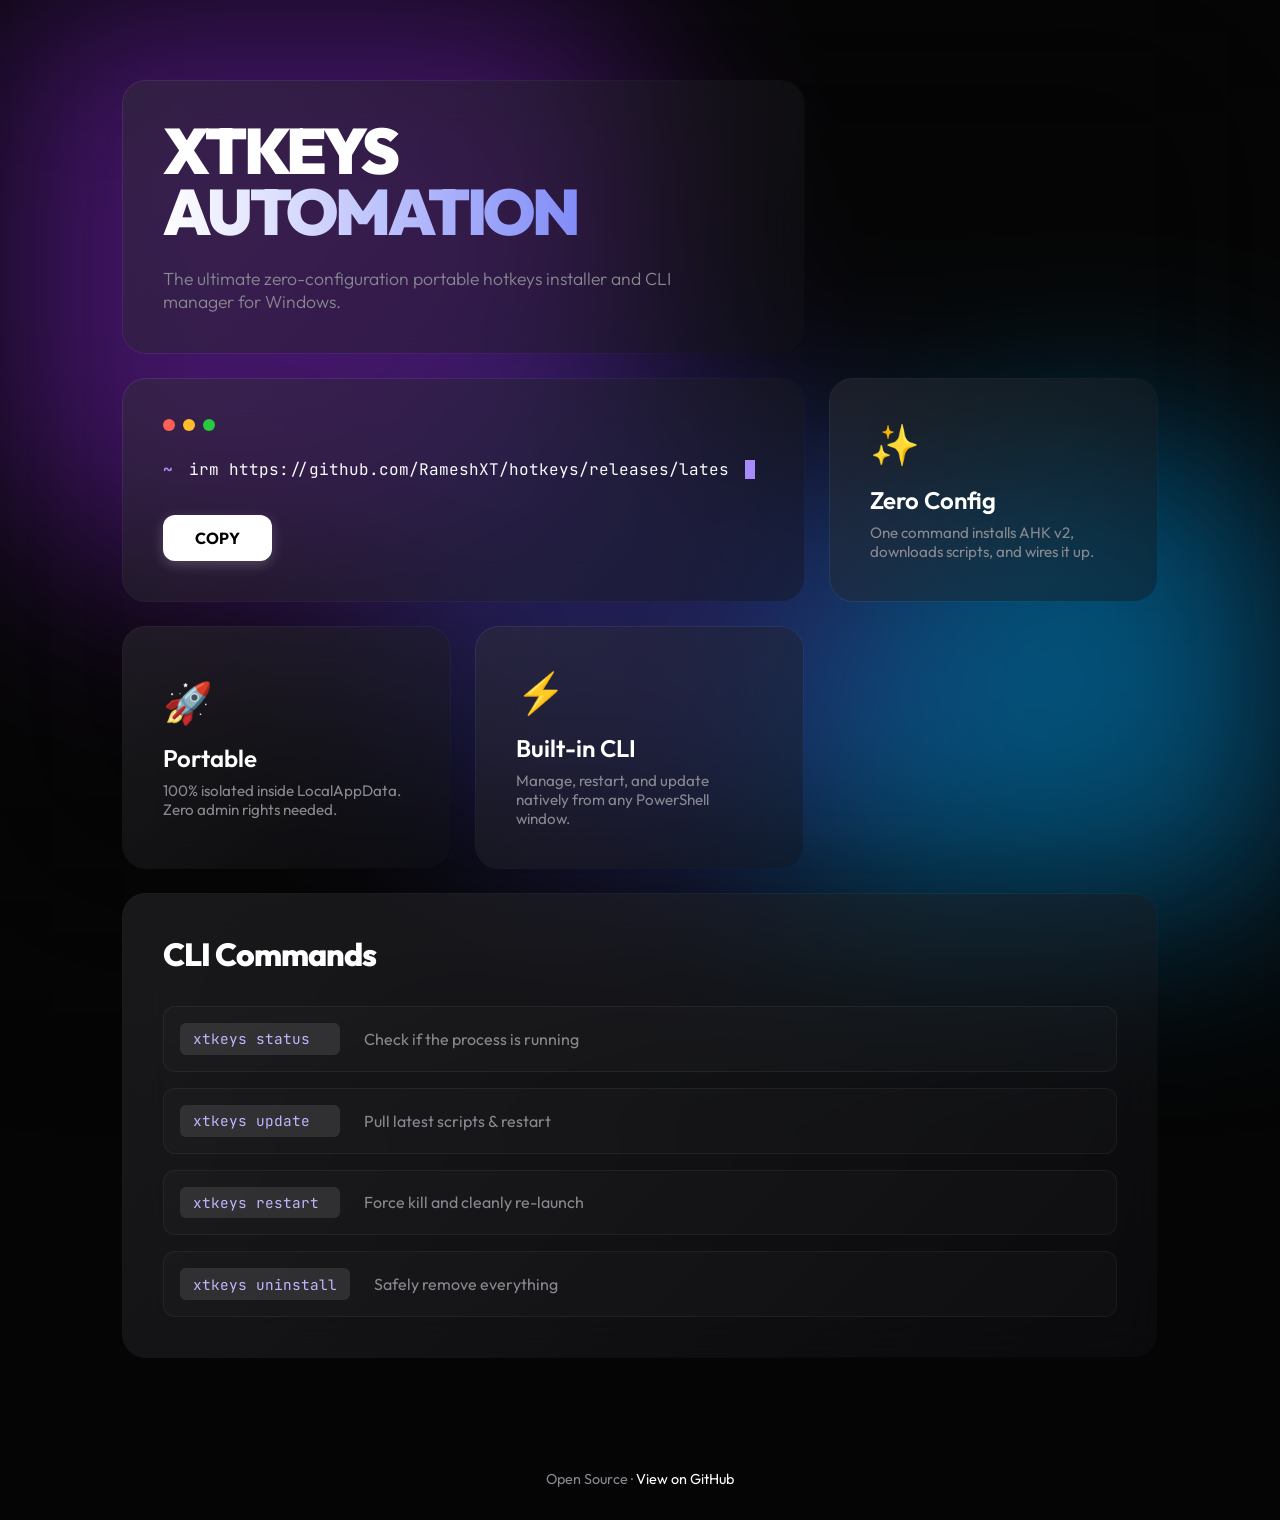
==== website/index.html @ 7452391b "feat: complete ui overhaul to hyper-modern bento box aesthetic - Implemented animated Aurora backgro" ====
<!DOCTYPE html>
<html lang="en">
<head>
  <meta charset="UTF-8">
  <meta name="viewport" content="width=device-width, initial-scale=1.0">
  <title>xtkeys | Ultimate Hotkeys</title>
  <meta name="description" content="A premium, portable hotkeys installer and CLI for Windows. Zero configuration required.">
  
  <link rel="preconnect" href="https://fonts.googleapis.com">
  <link rel="preconnect" href="https://fonts.gstatic.com" crossorigin>
  <link href="https://fonts.googleapis.com/css2?family=JetBrains+Mono:wght@400;700&family=Outfit:wght@300;400;500;600;700;900&display=swap" rel="stylesheet">
  
  <link rel="stylesheet" href="styles.css">
</head>
<body>
  <!-- Animated Aurora Mesh -->
  <div class="aurora-container">
    <div class="aurora-blob blob-1"></div>
    <div class="aurora-blob blob-2"></div>
    <div class="aurora-blob blob-3"></div>
  </div>

  <main>
    <div class="bento-grid">
      
      <!-- HERO (Spans 2 columns) -->
      <div class="bento-card bento-hero bento-span-2 tilt-card">
        <div class="card-inner">
          <div class="glow-border"></div>
          <h1>XTKEYS<br><span>AUTOMATION</span></h1>
          <p>The ultimate zero-configuration portable hotkeys installer and CLI manager for Windows.</p>
        </div>
      </div>

      <!-- INSTALL COMMAND -->
      <div class="bento-card bento-install bento-span-2 tilt-card">
        <div class="card-inner">
          <div class="glow-border"></div>
          <div class="terminal">
            <div class="terminal-header">
              <span class="dot red"></span>
              <span class="dot yellow"></span>
              <span class="dot green"></span>
            </div>
            <div class="terminal-body">
              <span class="prompt">~</span>
              <span class="command" id="install-cmd"></span>
              <span class="cursor"></span>
            </div>
            <button class="copy-btn" id="copy-btn">COPY</button>
          </div>
        </div>
      </div>

      <!-- FEATURE: Zero Config -->
      <div class="bento-card feature tilt-card">
        <div class="card-inner">
          <div class="glow-border"></div>
          <div class="icon">✨</div>
          <h3>Zero Config</h3>
          <p>One command installs AHK v2, downloads scripts, and wires it up.</p>
        </div>
      </div>

      <!-- FEATURE: Portable -->
      <div class="bento-card feature tilt-card">
        <div class="card-inner">
          <div class="glow-border"></div>
          <div class="icon">🚀</div>
          <h3>Portable</h3>
          <p>100% isolated inside LocalAppData. Zero admin rights needed.</p>
        </div>
      </div>

      <!-- FEATURE: CLI -->
      <div class="bento-card feature tilt-card">
        <div class="card-inner">
          <div class="glow-border"></div>
          <div class="icon">⚡</div>
          <h3>Built-in CLI</h3>
          <p>Manage, restart, and update natively from any PowerShell window.</p>
        </div>
      </div>

      <!-- COMMANDS TABLE (Spans 3 columns) -->
      <div class="bento-card bento-cli bento-span-3 tilt-card">
        <div class="card-inner">
          <div class="glow-border"></div>
          <h2>CLI Commands</h2>
          <div class="cli-list">
            <div class="cli-item">
              <code>xtkeys status</code>
              <span>Check if the process is running</span>
            </div>
            <div class="cli-item">
              <code>xtkeys update</code>
              <span>Pull latest scripts & restart</span>
            </div>
            <div class="cli-item">
              <code>xtkeys restart</code>
              <span>Force kill and cleanly re-launch</span>
            </div>
            <div class="cli-item">
              <code>xtkeys uninstall</code>
              <span>Safely remove everything</span>
            </div>
          </div>
        </div>
      </div>

    </div>
  </main>

  <footer>
    <p>Open Source &middot; <a href="https://github.com/RameshXT/hotkeys" target="_blank">View on GitHub</a></p>
  </footer>

  <script src="script.js"></script>
</body>
</html>
---- website/styles.css ----
:root {
  --bg-color: #050505;
  --text-primary: #ffffff;
  --text-secondary: #888890;
  
  --aurora-1: #6b21a8; /* Deep Purple */
  --aurora-2: #0284c7; /* Ocean Blue */
  --aurora-3: #111827; /* Dark */
  
  --glass-bg: rgba(20, 20, 25, 0.4);
  --glass-border: rgba(255, 255, 255, 0.05);
  --glass-hover: rgba(255, 255, 255, 0.1);
  
  --font-main: 'Outfit', sans-serif;
  --font-mono: 'JetBrains Mono', monospace;
}

* {
  box-sizing: border-box;
  margin: 0;
  padding: 0;
}

body {
  background-color: var(--bg-color);
  color: var(--text-primary);
  font-family: var(--font-main);
  min-height: 100vh;
  overflow-x: hidden;
  display: flex;
  flex-direction: column;
}

/* --- AURORA BACKGROUND --- */
.aurora-container {
  position: fixed;
  top: 0; left: 0; width: 100%; height: 100%;
  z-index: -1;
  overflow: hidden;
  background: var(--bg-color);
  filter: blur(100px);
}

.aurora-blob {
  position: absolute;
  border-radius: 50%;
  opacity: 0.6;
  animation: float 20s infinite ease-in-out alternate;
}

.blob-1 {
  width: 60vw; height: 60vw;
  background: var(--aurora-1);
  top: -20%; left: -10%;
  animation-delay: 0s;
}

.blob-2 {
  width: 50vw; height: 50vw;
  background: var(--aurora-2);
  bottom: -20%; right: -10%;
  animation-delay: -5s;
}

.blob-3 {
  width: 40vw; height: 40vw;
  background: #312e81;
  top: 40%; left: 30%;
  animation-delay: -10s;
}

@keyframes float {
  0% { transform: translate(0, 0) scale(1); }
  50% { transform: translate(5%, 10%) scale(1.1); }
  100% { transform: translate(-5%, -5%) scale(0.9); }
}

/* --- LAYOUT --- */
main {
  flex: 1;
  width: 100%;
  max-width: 1100px;
  margin: 0 auto;
  padding: 5rem 2rem;
}

/* --- BENTO GRID --- */
.bento-grid {
  display: grid;
  grid-template-columns: repeat(3, 1fr);
  gap: 1.5rem;
  grid-auto-rows: minmax(200px, auto);
}

.bento-span-2 { grid-column: span 2; }
.bento-span-3 { grid-column: span 3; }

@media (max-width: 900px) {
  .bento-grid {
    grid-template-columns: repeat(2, 1fr);
  }
  .bento-span-3 { grid-column: span 2; }
}
@media (max-width: 600px) {
  .bento-grid {
    grid-template-columns: 1fr;
  }
  .bento-span-2, .bento-span-3 { grid-column: span 1; }
}

/* --- BENTO CARDS (GLASSMORPHISM) --- */
.bento-card {
  position: relative;
  border-radius: 24px;
  padding: 1px; /* space for gradient border */
  background: linear-gradient(135deg, rgba(255,255,255,0.1), rgba(255,255,255,0));
  transform-style: preserve-3d;
  transform: perspective(1000px);
}

.card-inner {
  position: relative;
  width: 100%;
  height: 100%;
  background: var(--glass-bg);
  backdrop-filter: blur(20px);
  -webkit-backdrop-filter: blur(20px);
  border-radius: 23px;
  padding: 2.5rem;
  display: flex;
  flex-direction: column;
  justify-content: center;
  overflow: hidden;
  z-index: 1;
}

/* Dynamic glowing border effect injected by JS */
.glow-border {
  position: absolute;
  top: 0; left: 0; right: 0; bottom: 0;
  border-radius: 24px;
  opacity: 0;
  transition: opacity 0.3s;
  pointer-events: none;
  z-index: 0;
  box-shadow: inset 0 0 0 1px var(--glass-hover);
}
.tilt-card:hover .glow-border {
  opacity: 1;
}

/* --- HERO CARD --- */
.bento-hero h1 {
  font-size: clamp(3rem, 5vw, 4.5rem);
  font-weight: 900;
  line-height: 0.95;
  letter-spacing: -0.05em;
  margin-bottom: 1.5rem;
}

.bento-hero h1 span {
  background: linear-gradient(90deg, #fff, #818cf8);
  -webkit-background-clip: text;
  background-clip: text;
  -webkit-text-fill-color: transparent;
}

.bento-hero p {
  color: var(--text-secondary);
  font-size: 1.1rem;
  max-width: 90%;
  font-weight: 300;
}

/* --- TERMINAL CARD --- */
.bento-install {
  padding: 1px;
}
.terminal {
  width: 100%;
  display: flex;
  flex-direction: column;
  height: 100%;
}
.terminal-header {
  display: flex;
  gap: 8px;
  margin-bottom: 1.5rem;
}
.dot {
  width: 12px; height: 12px; border-radius: 50%;
}
.red { background: #ff5f56; }
.yellow { background: #ffbd2e; }
.green { background: #27c93f; }

.terminal-body {
  font-family: var(--font-mono);
  font-size: clamp(0.85rem, 2vw, 1rem);
  display: flex;
  align-items: center;
  gap: 1rem;
  margin-bottom: 2rem;
  flex: 1;
}
.prompt { color: #a78bfa; font-weight: bold; }
.command { color: #f8fafc; }
.cursor {
  display: inline-block;
  width: 10px; height: 1.2em;
  background: #a78bfa;
  animation: blink 1s step-end infinite;
  vertical-align: middle;
}
@keyframes blink { 50% { opacity: 0; } }

.copy-btn {
  align-self: flex-start;
  background: #fff;
  color: #000;
  border: none;
  border-radius: 12px;
  padding: 0.8rem 2rem;
  font-family: var(--font-main);
  font-weight: 700;
  font-size: 1rem;
  cursor: pointer;
  transition: transform 0.2s, background 0.2s;
  box-shadow: 0 4px 14px rgba(255,255,255,0.2);
}
.copy-btn:hover {
  transform: scale(1.05);
  background: #f1f5f9;
}
.copy-btn.copied {
  background: #22c55e;
  color: white;
  box-shadow: 0 4px 14px rgba(34, 197, 94, 0.4);
}

/* --- FEATURE CARDS --- */
.feature .icon {
  font-size: 2.5rem;
  margin-bottom: 1rem;
}
.feature h3 {
  font-size: 1.5rem;
  font-weight: 600;
  margin-bottom: 0.5rem;
}
.feature p {
  color: var(--text-secondary);
  font-size: 0.95rem;
}

/* --- CLI TABLE CARD --- */
.bento-cli h2 {
  font-size: 2rem;
  font-weight: 800;
  letter-spacing: -0.03em;
  margin-bottom: 2rem;
}
.cli-list {
  display: flex;
  flex-direction: column;
  gap: 1rem;
}
.cli-item {
  display: flex;
  align-items: center;
  gap: 1.5rem;
  padding: 1rem;
  background: rgba(255,255,255,0.02);
  border-radius: 12px;
  border: 1px solid rgba(255,255,255,0.05);
}
.cli-item code {
  font-family: var(--font-mono);
  background: rgba(255,255,255,0.1);
  padding: 0.4rem 0.8rem;
  border-radius: 6px;
  font-size: 0.9rem;
  color: #c4b5fd;
  min-width: 160px;
}
.cli-item span {
  color: var(--text-secondary);
}

@media (max-width: 600px) {
  .cli-item {
    flex-direction: column;
    align-items: flex-start;
    gap: 0.5rem;
  }
}

/* --- FOOTER --- */
footer {
  text-align: center;
  padding: 2rem;
  color: var(--text-secondary);
  font-size: 0.9rem;
}
footer a {
  color: #fff;
  text-decoration: none;
}
footer a:hover {
  text-decoration: underline;
}
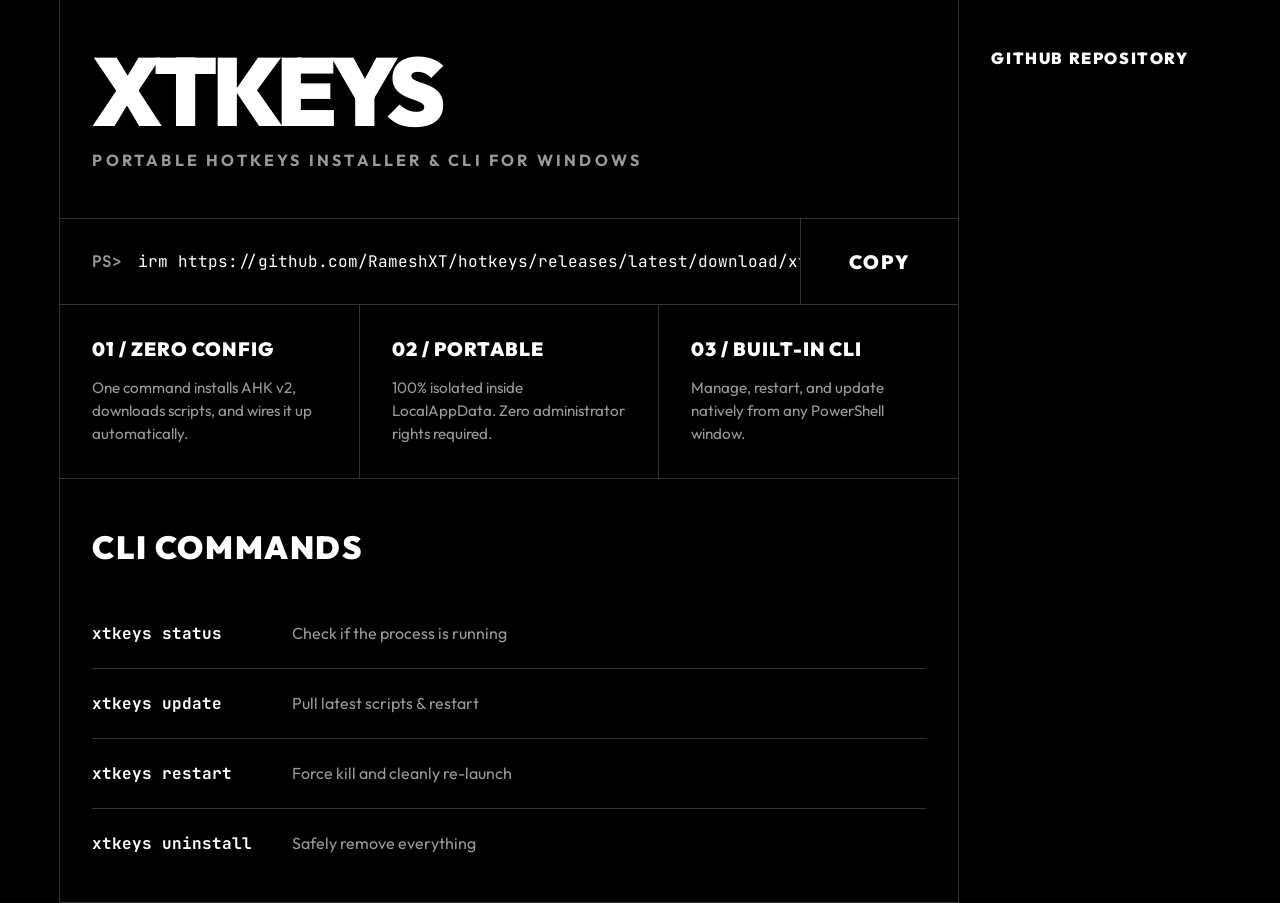
==== commit e7638047: "style: overhaul UI to brutalist monochrome Per user request, removed all animations, colors, and gra" ====
--- a/website/index.html
+++ b/website/index.html
@@ -3,116 +3,72 @@
 <head>
   <meta charset="UTF-8">
   <meta name="viewport" content="width=device-width, initial-scale=1.0">
-  <title>xtkeys | Ultimate Hotkeys</title>
-  <meta name="description" content="A premium, portable hotkeys installer and CLI for Windows. Zero configuration required.">
+  <title>XTKEYS</title>
+  <meta name="description" content="A portable hotkeys installer and CLI for Windows.">
   
   <link rel="preconnect" href="https://fonts.googleapis.com">
   <link rel="preconnect" href="https://fonts.gstatic.com" crossorigin>
-  <link href="https://fonts.googleapis.com/css2?family=JetBrains+Mono:wght@400;700&family=Outfit:wght@300;400;500;600;700;900&display=swap" rel="stylesheet">
+  <link href="https://fonts.googleapis.com/css2?family=JetBrains+Mono:wght@400;700&family=Outfit:wght@400;700;900&display=swap" rel="stylesheet">
   
   <link rel="stylesheet" href="styles.css">
 </head>
 <body>
-  <!-- Animated Aurora Mesh -->
-  <div class="aurora-container">
-    <div class="aurora-blob blob-1"></div>
-    <div class="aurora-blob blob-2"></div>
-    <div class="aurora-blob blob-3"></div>
-  </div>
+  <main>
+    <header class="section border-bottom">
+      <h1>XTKEYS</h1>
+      <p class="subtitle">PORTABLE HOTKEYS INSTALLER & CLI FOR WINDOWS</p>
+    </header>
 
-  <main>
-    <div class="bento-grid">
-      
-      <!-- HERO (Spans 2 columns) -->
-      <div class="bento-card bento-hero bento-span-2 tilt-card">
-        <div class="card-inner">
-          <div class="glow-border"></div>
-          <h1>XTKEYS<br><span>AUTOMATION</span></h1>
-          <p>The ultimate zero-configuration portable hotkeys installer and CLI manager for Windows.</p>
+    <section class="section border-bottom flex-row">
+      <div class="terminal-box">
+        <span class="prompt">PS&gt;</span>
+        <span class="command" id="install-cmd">irm https://github.com/RameshXT/hotkeys/releases/latest/download/xtkeys.ps1 | iex</span>
+      </div>
+      <button class="copy-btn" id="copy-btn">COPY</button>
+    </section>
+
+    <section class="section border-bottom grid-3">
+      <div class="card border-right">
+        <h3>01 / ZERO CONFIG</h3>
+        <p>One command installs AHK v2, downloads scripts, and wires it up automatically.</p>
+      </div>
+      <div class="card border-right">
+        <h3>02 / PORTABLE</h3>
+        <p>100% isolated inside LocalAppData. Zero administrator rights required.</p>
+      </div>
+      <div class="card">
+        <h3>03 / BUILT-IN CLI</h3>
+        <p>Manage, restart, and update natively from any PowerShell window.</p>
+      </div>
+    </section>
+
+    <section class="section border-bottom">
+      <div class="cli-header">
+        <h2>CLI COMMANDS</h2>
+      </div>
+      <div class="cli-table">
+        <div class="cli-row border-bottom">
+          <div class="cli-cmd">xtkeys status</div>
+          <div class="cli-desc">Check if the process is running</div>
+        </div>
+        <div class="cli-row border-bottom">
+          <div class="cli-cmd">xtkeys update</div>
+          <div class="cli-desc">Pull latest scripts & restart</div>
+        </div>
+        <div class="cli-row border-bottom">
+          <div class="cli-cmd">xtkeys restart</div>
+          <div class="cli-desc">Force kill and cleanly re-launch</div>
+        </div>
+        <div class="cli-row">
+          <div class="cli-cmd">xtkeys uninstall</div>
+          <div class="cli-desc">Safely remove everything</div>
         </div>
       </div>
-
-      <!-- INSTALL COMMAND -->
-      <div class="bento-card bento-install bento-span-2 tilt-card">
-        <div class="card-inner">
-          <div class="glow-border"></div>
-          <div class="terminal">
-            <div class="terminal-header">
-              <span class="dot red"></span>
-              <span class="dot yellow"></span>
-              <span class="dot green"></span>
-            </div>
-            <div class="terminal-body">
-              <span class="prompt">~</span>
-              <span class="command" id="install-cmd"></span>
-              <span class="cursor"></span>
-            </div>
-            <button class="copy-btn" id="copy-btn">COPY</button>
-          </div>
-        </div>
-      </div>
-
-      <!-- FEATURE: Zero Config -->
-      <div class="bento-card feature tilt-card">
-        <div class="card-inner">
-          <div class="glow-border"></div>
-          <div class="icon">✨</div>
-          <h3>Zero Config</h3>
-          <p>One command installs AHK v2, downloads scripts, and wires it up.</p>
-        </div>
-      </div>
-
-      <!-- FEATURE: Portable -->
-      <div class="bento-card feature tilt-card">
-        <div class="card-inner">
-          <div class="glow-border"></div>
-          <div class="icon">🚀</div>
-          <h3>Portable</h3>
-          <p>100% isolated inside LocalAppData. Zero admin rights needed.</p>
-        </div>
-      </div>
-
-      <!-- FEATURE: CLI -->
-      <div class="bento-card feature tilt-card">
-        <div class="card-inner">
-          <div class="glow-border"></div>
-          <div class="icon">⚡</div>
-          <h3>Built-in CLI</h3>
-          <p>Manage, restart, and update natively from any PowerShell window.</p>
-        </div>
-      </div>
-
-      <!-- COMMANDS TABLE (Spans 3 columns) -->
-      <div class="bento-card bento-cli bento-span-3 tilt-card">
-        <div class="card-inner">
-          <div class="glow-border"></div>
-          <h2>CLI Commands</h2>
-          <div class="cli-list">
-            <div class="cli-item">
-              <code>xtkeys status</code>
-              <span>Check if the process is running</span>
-            </div>
-            <div class="cli-item">
-              <code>xtkeys update</code>
-              <span>Pull latest scripts & restart</span>
-            </div>
-            <div class="cli-item">
-              <code>xtkeys restart</code>
-              <span>Force kill and cleanly re-launch</span>
-            </div>
-            <div class="cli-item">
-              <code>xtkeys uninstall</code>
-              <span>Safely remove everything</span>
-            </div>
-          </div>
-        </div>
-      </div>
-
-    </div>
+    </section>
   </main>
 
-  <footer>
-    <p>Open Source &middot; <a href="https://github.com/RameshXT/hotkeys" target="_blank">View on GitHub</a></p>
+  <footer class="section">
+    <a href="https://github.com/RameshXT/hotkeys" target="_blank">GITHUB REPOSITORY</a>
   </footer>
 
   <script src="script.js"></script>
--- a/website/styles.css
+++ b/website/styles.css
@@ -1,15 +1,9 @@
 :root {
-  --bg-color: #050505;
+  --bg-color: #000000;
   --text-primary: #ffffff;
-  --text-secondary: #888890;
-  
-  --aurora-1: #6b21a8; /* Deep Purple */
-  --aurora-2: #0284c7; /* Ocean Blue */
-  --aurora-3: #111827; /* Dark */
-  
-  --glass-bg: rgba(20, 20, 25, 0.4);
-  --glass-border: rgba(255, 255, 255, 0.05);
-  --glass-hover: rgba(255, 255, 255, 0.1);
+  --text-secondary: #999999;
+  --border-color: #333333;
+  --accent: #ffffff;
   
   --font-main: 'Outfit', sans-serif;
   --font-mono: 'JetBrains Mono', monospace;
@@ -26,269 +20,177 @@
   color: var(--text-primary);
   font-family: var(--font-main);
   min-height: 100vh;
-  overflow-x: hidden;
-  display: flex;
-  flex-direction: column;
-}
-
-/* --- AURORA BACKGROUND --- */
-.aurora-container {
-  position: fixed;
-  top: 0; left: 0; width: 100%; height: 100%;
-  z-index: -1;
-  overflow: hidden;
+  display: flex;
+  justify-content: center;
+  -webkit-font-smoothing: antialiased;
+}
+
+main {
+  width: 100%;
+  max-width: 900px;
+  border-left: 1px solid var(--border-color);
+  border-right: 1px solid var(--border-color);
+}
+
+.section {
+  padding: 3rem 2rem;
+}
+
+.border-bottom {
+  border-bottom: 1px solid var(--border-color);
+}
+
+.border-right {
+  border-right: 1px solid var(--border-color);
+}
+
+/* --- HEADER --- */
+header h1 {
+  font-size: clamp(4rem, 8vw, 6rem);
+  font-weight: 900;
+  line-height: 0.9;
+  letter-spacing: -0.05em;
+  margin-bottom: 1rem;
+}
+
+header .subtitle {
+  color: var(--text-secondary);
+  font-size: 1rem;
+  letter-spacing: 0.2em;
+  font-weight: 700;
+}
+
+/* --- INSTALL ROW --- */
+.flex-row {
+  display: flex;
+  align-items: stretch;
+  padding: 0;
+}
+
+.terminal-box {
+  flex: 1;
+  padding: 2rem;
+  display: flex;
+  align-items: center;
+  gap: 1rem;
+  font-family: var(--font-mono);
+  font-size: 1rem;
+  overflow-x: auto;
+  border-right: 1px solid var(--border-color);
+}
+
+.terminal-box::-webkit-scrollbar {
+  display: none;
+}
+
+.prompt {
+  color: var(--text-secondary);
+  font-weight: bold;
+}
+
+.command {
+  white-space: nowrap;
+}
+
+.copy-btn {
   background: var(--bg-color);
-  filter: blur(100px);
-}
-
-.aurora-blob {
-  position: absolute;
-  border-radius: 50%;
-  opacity: 0.6;
-  animation: float 20s infinite ease-in-out alternate;
-}
-
-.blob-1 {
-  width: 60vw; height: 60vw;
-  background: var(--aurora-1);
-  top: -20%; left: -10%;
-  animation-delay: 0s;
-}
-
-.blob-2 {
-  width: 50vw; height: 50vw;
-  background: var(--aurora-2);
-  bottom: -20%; right: -10%;
-  animation-delay: -5s;
-}
-
-.blob-3 {
-  width: 40vw; height: 40vw;
-  background: #312e81;
-  top: 40%; left: 30%;
-  animation-delay: -10s;
-}
-
-@keyframes float {
-  0% { transform: translate(0, 0) scale(1); }
-  50% { transform: translate(5%, 10%) scale(1.1); }
-  100% { transform: translate(-5%, -5%) scale(0.9); }
-}
-
-/* --- LAYOUT --- */
-main {
-  flex: 1;
-  width: 100%;
-  max-width: 1100px;
-  margin: 0 auto;
-  padding: 5rem 2rem;
-}
-
-/* --- BENTO GRID --- */
-.bento-grid {
+  color: var(--text-primary);
+  border: none;
+  padding: 0 3rem;
+  font-family: var(--font-main);
+  font-weight: 900;
+  font-size: 1.2rem;
+  letter-spacing: 0.1em;
+  cursor: pointer;
+}
+
+.copy-btn:hover {
+  background: var(--text-primary);
+  color: var(--bg-color);
+}
+
+.copy-btn.copied {
+  background: var(--text-primary);
+  color: var(--bg-color);
+}
+
+/* --- FEATURES GRID --- */
+.grid-3 {
   display: grid;
   grid-template-columns: repeat(3, 1fr);
-  gap: 1.5rem;
-  grid-auto-rows: minmax(200px, auto);
-}
-
-.bento-span-2 { grid-column: span 2; }
-.bento-span-3 { grid-column: span 3; }
-
-@media (max-width: 900px) {
-  .bento-grid {
-    grid-template-columns: repeat(2, 1fr);
-  }
-  .bento-span-3 { grid-column: span 2; }
-}
+  padding: 0;
+}
+
+.card {
+  padding: 2rem;
+}
+
+.card h3 {
+  font-size: 1.2rem;
+  font-weight: 900;
+  margin-bottom: 1rem;
+  letter-spacing: 0.05em;
+}
+
+.card p {
+  color: var(--text-secondary);
+  font-size: 0.95rem;
+  line-height: 1.5;
+}
+
+@media (max-width: 768px) {
+  .grid-3 {
+    grid-template-columns: 1fr;
+  }
+  .card.border-right {
+    border-right: none;
+    border-bottom: 1px solid var(--border-color);
+  }
+  .flex-row {
+    flex-direction: column;
+  }
+  .terminal-box {
+    border-right: none;
+    border-bottom: 1px solid var(--border-color);
+  }
+  .copy-btn {
+    padding: 2rem;
+    width: 100%;
+  }
+}
+
+/* --- CLI TABLE --- */
+.cli-header h2 {
+  font-size: 2rem;
+  font-weight: 900;
+  margin-bottom: 2rem;
+  letter-spacing: 0.05em;
+}
+
+.cli-row {
+  display: flex;
+  align-items: center;
+  padding: 1.5rem 0;
+}
+
+.cli-row:last-child {
+  padding-bottom: 0;
+}
+
+.cli-cmd {
+  font-family: var(--font-mono);
+  font-size: 1rem;
+  font-weight: bold;
+  flex: 0 0 200px;
+}
+
+.cli-desc {
+  color: var(--text-secondary);
+  font-size: 1rem;
+}
+
 @media (max-width: 600px) {
-  .bento-grid {
-    grid-template-columns: 1fr;
-  }
-  .bento-span-2, .bento-span-3 { grid-column: span 1; }
-}
-
-/* --- BENTO CARDS (GLASSMORPHISM) --- */
-.bento-card {
-  position: relative;
-  border-radius: 24px;
-  padding: 1px; /* space for gradient border */
-  background: linear-gradient(135deg, rgba(255,255,255,0.1), rgba(255,255,255,0));
-  transform-style: preserve-3d;
-  transform: perspective(1000px);
-}
-
-.card-inner {
-  position: relative;
-  width: 100%;
-  height: 100%;
-  background: var(--glass-bg);
-  backdrop-filter: blur(20px);
-  -webkit-backdrop-filter: blur(20px);
-  border-radius: 23px;
-  padding: 2.5rem;
-  display: flex;
-  flex-direction: column;
-  justify-content: center;
-  overflow: hidden;
-  z-index: 1;
-}
-
-/* Dynamic glowing border effect injected by JS */
-.glow-border {
-  position: absolute;
-  top: 0; left: 0; right: 0; bottom: 0;
-  border-radius: 24px;
-  opacity: 0;
-  transition: opacity 0.3s;
-  pointer-events: none;
-  z-index: 0;
-  box-shadow: inset 0 0 0 1px var(--glass-hover);
-}
-.tilt-card:hover .glow-border {
-  opacity: 1;
-}
-
-/* --- HERO CARD --- */
-.bento-hero h1 {
-  font-size: clamp(3rem, 5vw, 4.5rem);
-  font-weight: 900;
-  line-height: 0.95;
-  letter-spacing: -0.05em;
-  margin-bottom: 1.5rem;
-}
-
-.bento-hero h1 span {
-  background: linear-gradient(90deg, #fff, #818cf8);
-  -webkit-background-clip: text;
-  background-clip: text;
-  -webkit-text-fill-color: transparent;
-}
-
-.bento-hero p {
-  color: var(--text-secondary);
-  font-size: 1.1rem;
-  max-width: 90%;
-  font-weight: 300;
-}
-
-/* --- TERMINAL CARD --- */
-.bento-install {
-  padding: 1px;
-}
-.terminal {
-  width: 100%;
-  display: flex;
-  flex-direction: column;
-  height: 100%;
-}
-.terminal-header {
-  display: flex;
-  gap: 8px;
-  margin-bottom: 1.5rem;
-}
-.dot {
-  width: 12px; height: 12px; border-radius: 50%;
-}
-.red { background: #ff5f56; }
-.yellow { background: #ffbd2e; }
-.green { background: #27c93f; }
-
-.terminal-body {
-  font-family: var(--font-mono);
-  font-size: clamp(0.85rem, 2vw, 1rem);
-  display: flex;
-  align-items: center;
-  gap: 1rem;
-  margin-bottom: 2rem;
-  flex: 1;
-}
-.prompt { color: #a78bfa; font-weight: bold; }
-.command { color: #f8fafc; }
-.cursor {
-  display: inline-block;
-  width: 10px; height: 1.2em;
-  background: #a78bfa;
-  animation: blink 1s step-end infinite;
-  vertical-align: middle;
-}
-@keyframes blink { 50% { opacity: 0; } }
-
-.copy-btn {
-  align-self: flex-start;
-  background: #fff;
-  color: #000;
-  border: none;
-  border-radius: 12px;
-  padding: 0.8rem 2rem;
-  font-family: var(--font-main);
-  font-weight: 700;
-  font-size: 1rem;
-  cursor: pointer;
-  transition: transform 0.2s, background 0.2s;
-  box-shadow: 0 4px 14px rgba(255,255,255,0.2);
-}
-.copy-btn:hover {
-  transform: scale(1.05);
-  background: #f1f5f9;
-}
-.copy-btn.copied {
-  background: #22c55e;
-  color: white;
-  box-shadow: 0 4px 14px rgba(34, 197, 94, 0.4);
-}
-
-/* --- FEATURE CARDS --- */
-.feature .icon {
-  font-size: 2.5rem;
-  margin-bottom: 1rem;
-}
-.feature h3 {
-  font-size: 1.5rem;
-  font-weight: 600;
-  margin-bottom: 0.5rem;
-}
-.feature p {
-  color: var(--text-secondary);
-  font-size: 0.95rem;
-}
-
-/* --- CLI TABLE CARD --- */
-.bento-cli h2 {
-  font-size: 2rem;
-  font-weight: 800;
-  letter-spacing: -0.03em;
-  margin-bottom: 2rem;
-}
-.cli-list {
-  display: flex;
-  flex-direction: column;
-  gap: 1rem;
-}
-.cli-item {
-  display: flex;
-  align-items: center;
-  gap: 1.5rem;
-  padding: 1rem;
-  background: rgba(255,255,255,0.02);
-  border-radius: 12px;
-  border: 1px solid rgba(255,255,255,0.05);
-}
-.cli-item code {
-  font-family: var(--font-mono);
-  background: rgba(255,255,255,0.1);
-  padding: 0.4rem 0.8rem;
-  border-radius: 6px;
-  font-size: 0.9rem;
-  color: #c4b5fd;
-  min-width: 160px;
-}
-.cli-item span {
-  color: var(--text-secondary);
-}
-
-@media (max-width: 600px) {
-  .cli-item {
+  .cli-row {
     flex-direction: column;
     align-items: flex-start;
     gap: 0.5rem;
@@ -298,14 +200,17 @@
 /* --- FOOTER --- */
 footer {
   text-align: center;
-  padding: 2rem;
-  color: var(--text-secondary);
-  font-size: 0.9rem;
-}
+}
+
 footer a {
-  color: #fff;
+  color: var(--text-primary);
   text-decoration: none;
-}
+  font-weight: 900;
+  letter-spacing: 0.1em;
+}
+
 footer a:hover {
-  text-decoration: underline;
+  background: var(--text-primary);
+  color: var(--bg-color);
+  padding: 0.2rem 0.5rem;
 }
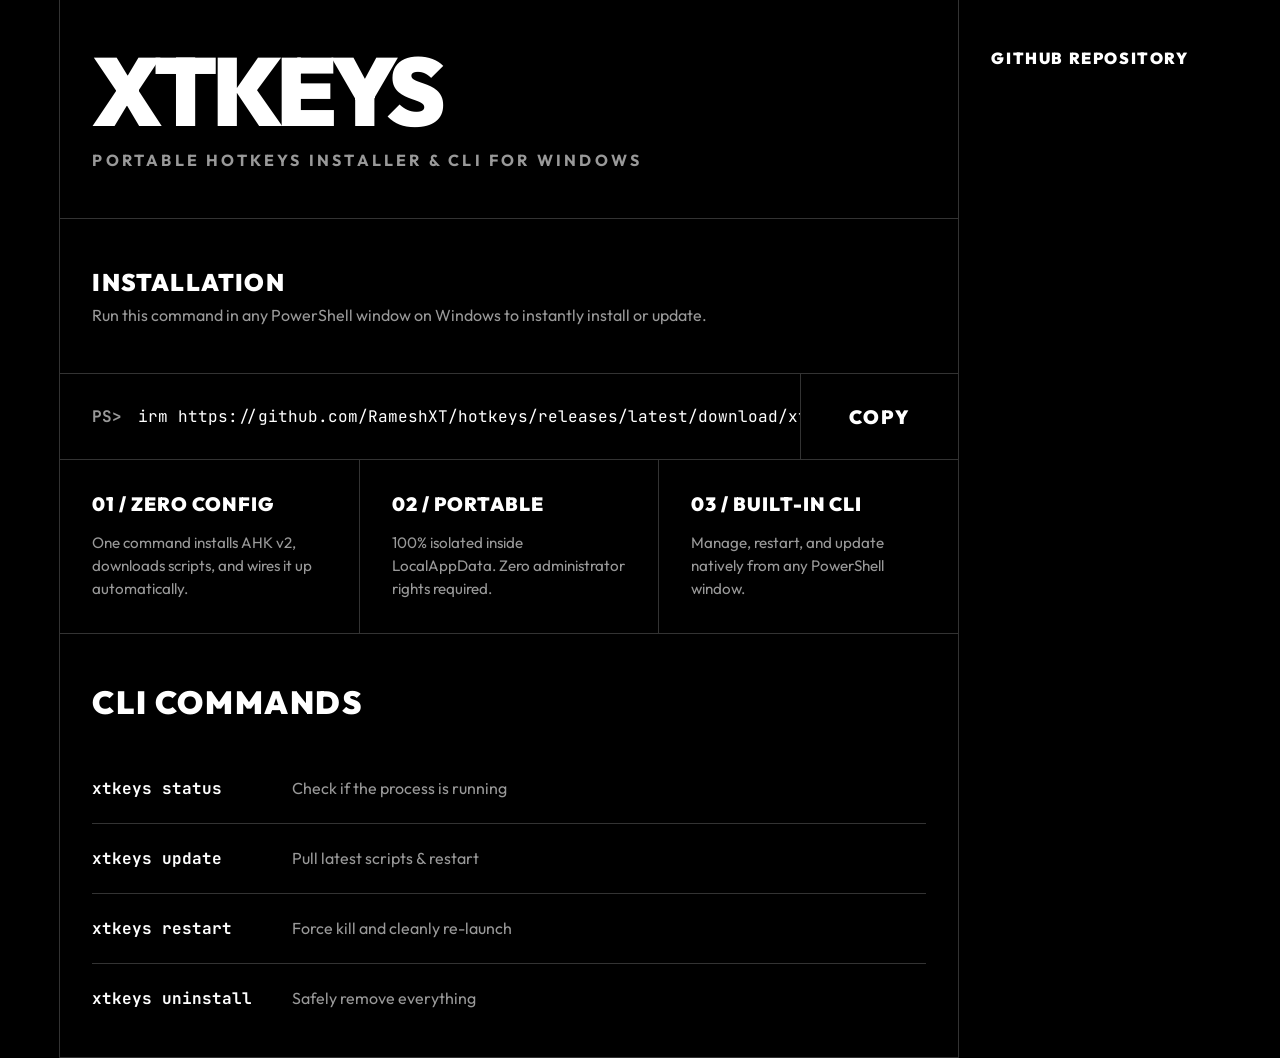
==== commit f540e262: "docs: add installation instructions above terminal" ====
--- a/website/index.html
+++ b/website/index.html
@@ -18,6 +18,11 @@
       <h1>XTKEYS</h1>
       <p class="subtitle">PORTABLE HOTKEYS INSTALLER & CLI FOR WINDOWS</p>
     </header>
+
+    <section class="section border-bottom">
+      <h2 style="font-size: 1.5rem; font-weight: 900; letter-spacing: 0.05em; margin-bottom: 0.5rem;">INSTALLATION</h2>
+      <p style="color: var(--text-secondary); font-size: 1rem;">Run this command in any PowerShell window on Windows to instantly install or update.</p>
+    </section>
 
     <section class="section border-bottom flex-row">
       <div class="terminal-box">
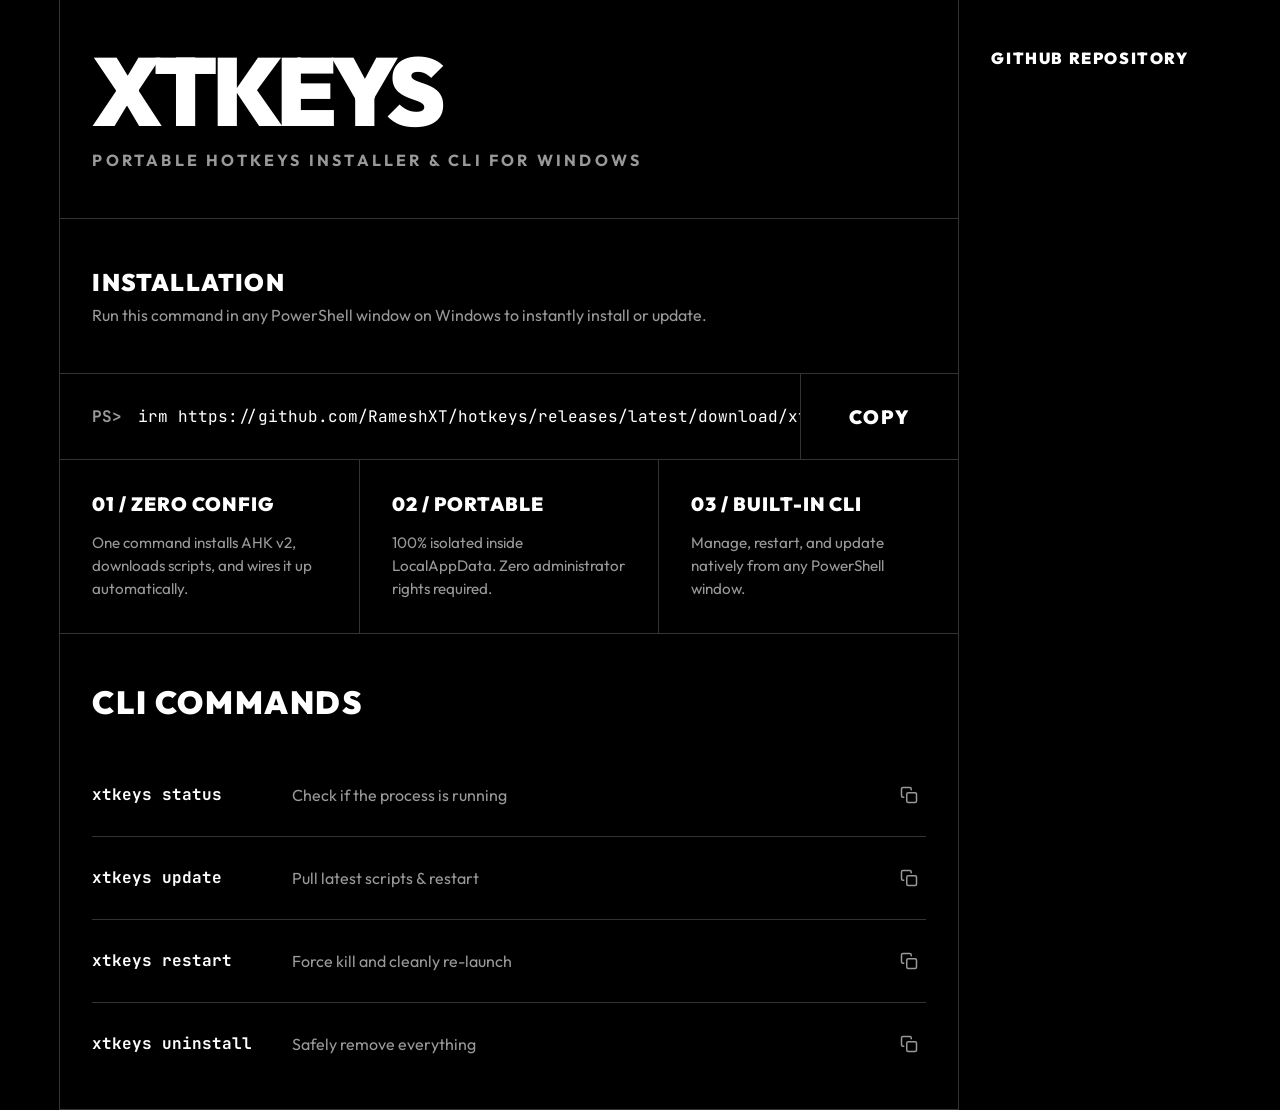
==== commit 5018d139: "feat: add copy buttons to CLI commands table" ====
--- a/website/index.html
+++ b/website/index.html
@@ -55,18 +55,30 @@
         <div class="cli-row border-bottom">
           <div class="cli-cmd">xtkeys status</div>
           <div class="cli-desc">Check if the process is running</div>
+          <button class="cli-copy" data-cmd="xtkeys status">
+            <svg width="18" height="18" viewBox="0 0 24 24" fill="none" stroke="currentColor" stroke-width="2" stroke-linecap="round" stroke-linejoin="round"><rect x="9" y="9" width="13" height="13" rx="2" ry="2"></rect><path d="M5 15H4a2 2 0 0 1-2-2V4a2 2 0 0 1 2-2h9a2 2 0 0 1 2 2v1"></path></svg>
+          </button>
         </div>
         <div class="cli-row border-bottom">
           <div class="cli-cmd">xtkeys update</div>
           <div class="cli-desc">Pull latest scripts & restart</div>
+          <button class="cli-copy" data-cmd="xtkeys update">
+            <svg width="18" height="18" viewBox="0 0 24 24" fill="none" stroke="currentColor" stroke-width="2" stroke-linecap="round" stroke-linejoin="round"><rect x="9" y="9" width="13" height="13" rx="2" ry="2"></rect><path d="M5 15H4a2 2 0 0 1-2-2V4a2 2 0 0 1 2-2h9a2 2 0 0 1 2 2v1"></path></svg>
+          </button>
         </div>
         <div class="cli-row border-bottom">
           <div class="cli-cmd">xtkeys restart</div>
           <div class="cli-desc">Force kill and cleanly re-launch</div>
+          <button class="cli-copy" data-cmd="xtkeys restart">
+            <svg width="18" height="18" viewBox="0 0 24 24" fill="none" stroke="currentColor" stroke-width="2" stroke-linecap="round" stroke-linejoin="round"><rect x="9" y="9" width="13" height="13" rx="2" ry="2"></rect><path d="M5 15H4a2 2 0 0 1-2-2V4a2 2 0 0 1 2-2h9a2 2 0 0 1 2 2v1"></path></svg>
+          </button>
         </div>
         <div class="cli-row">
           <div class="cli-cmd">xtkeys uninstall</div>
           <div class="cli-desc">Safely remove everything</div>
+          <button class="cli-copy" data-cmd="xtkeys uninstall">
+            <svg width="18" height="18" viewBox="0 0 24 24" fill="none" stroke="currentColor" stroke-width="2" stroke-linecap="round" stroke-linejoin="round"><rect x="9" y="9" width="13" height="13" rx="2" ry="2"></rect><path d="M5 15H4a2 2 0 0 1-2-2V4a2 2 0 0 1 2-2h9a2 2 0 0 1 2 2v1"></path></svg>
+          </button>
         </div>
       </div>
     </section>
--- a/website/styles.css
+++ b/website/styles.css
@@ -187,6 +187,27 @@
 .cli-desc {
   color: var(--text-secondary);
   font-size: 1rem;
+  flex: 1;
+}
+
+.cli-copy {
+  background: transparent;
+  color: var(--text-secondary);
+  border: none;
+  cursor: pointer;
+  padding: 0.5rem;
+  display: flex;
+  align-items: center;
+  justify-content: center;
+  transition: color 0.1s;
+}
+
+.cli-copy:hover {
+  color: var(--text-primary);
+}
+
+.cli-copy.copied {
+  color: #27c93f;
 }
 
 @media (max-width: 600px) {
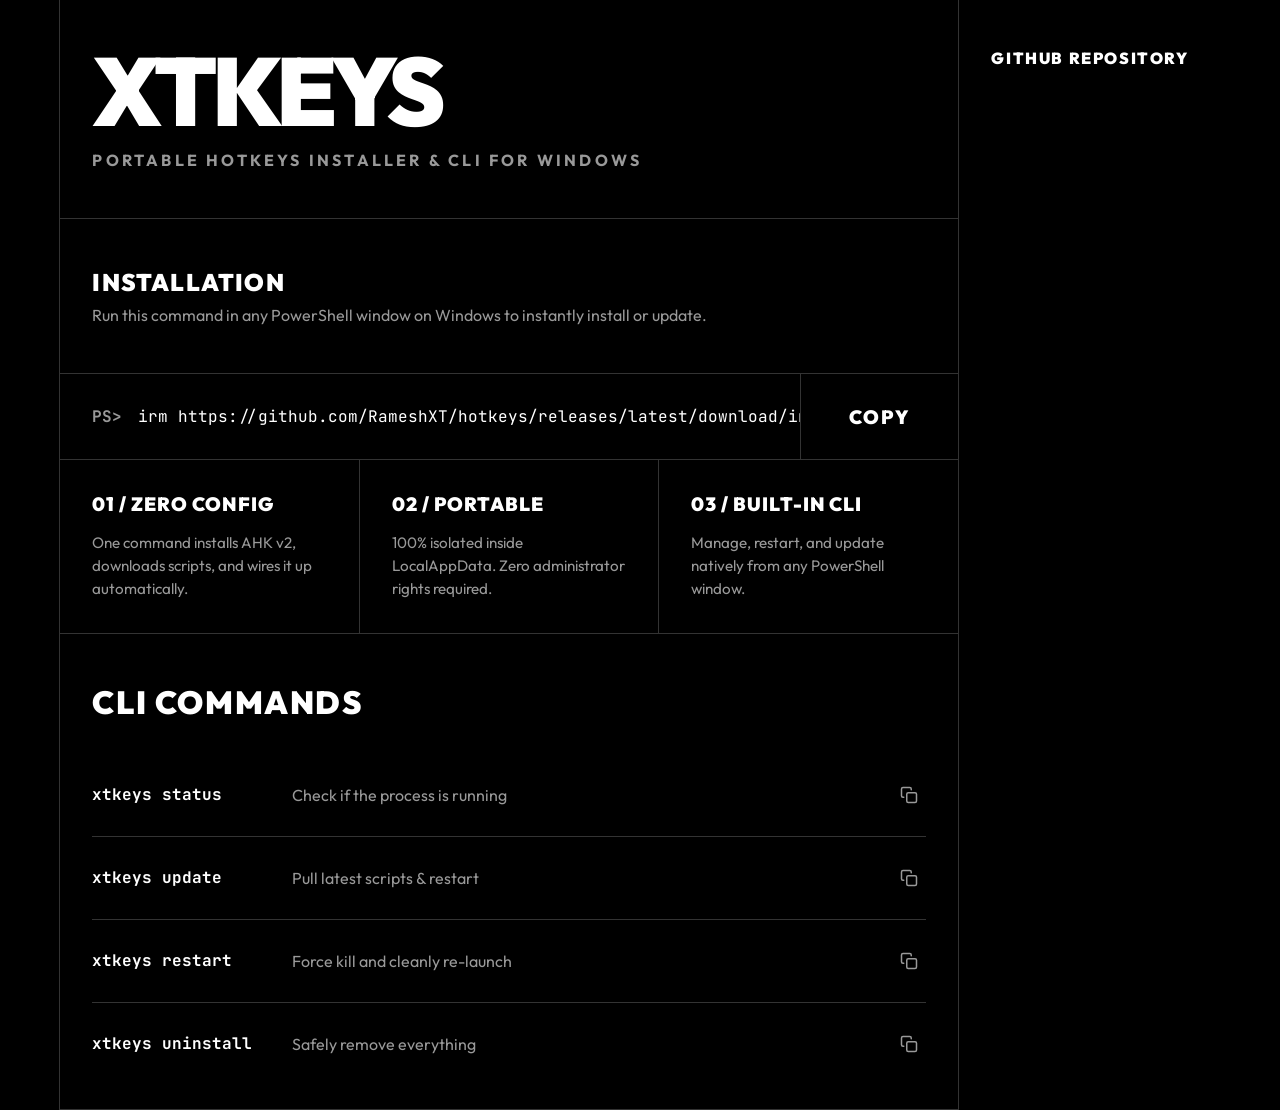
==== commit ee410e89: "fix(cli): unify install command, handle web installer execution, and improve PID lifecycle" ====
--- a/website/index.html
+++ b/website/index.html
@@ -27,7 +27,7 @@
     <section class="section border-bottom flex-row">
       <div class="terminal-box">
         <span class="prompt">PS&gt;</span>
-        <span class="command" id="install-cmd">irm https://github.com/RameshXT/hotkeys/releases/latest/download/xtkeys.ps1 | iex</span>
+        <span class="command" id="install-cmd">irm https://github.com/RameshXT/hotkeys/releases/latest/download/install.ps1 | iex</span>
       </div>
       <button class="copy-btn" id="copy-btn">COPY</button>
     </section>
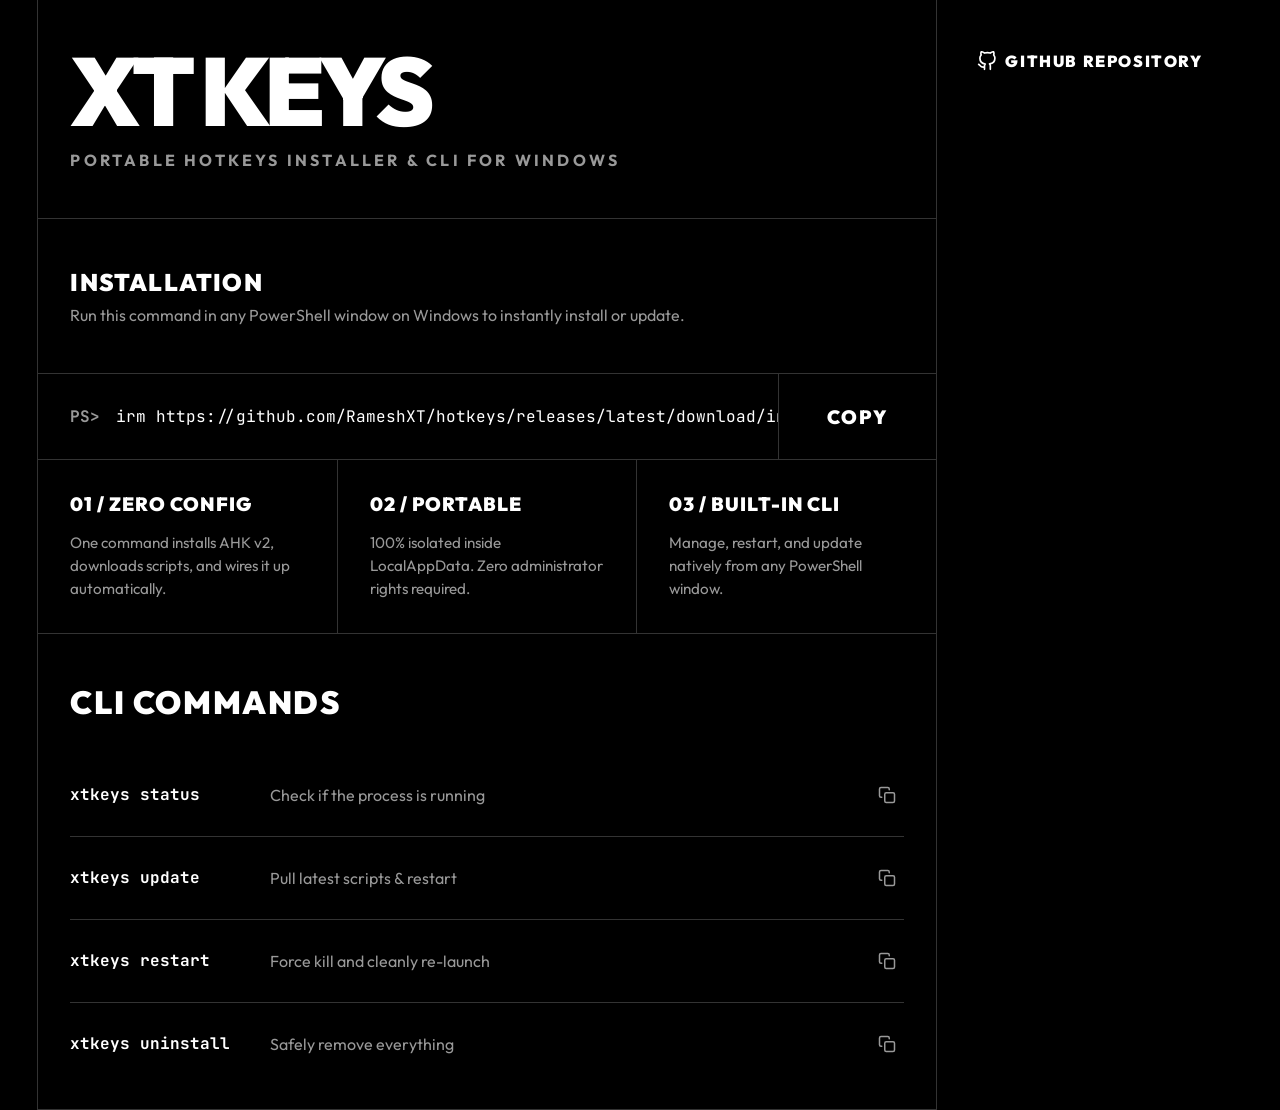
==== commit 6474e459: "style(website): fix footer hover layout shift and add GitHub logo" ====
--- a/website/index.html
+++ b/website/index.html
@@ -15,7 +15,7 @@
 <body>
   <main>
     <header class="section border-bottom">
-      <h1>XTKEYS</h1>
+      <h1>XT KEYS</h1>
       <p class="subtitle">PORTABLE HOTKEYS INSTALLER & CLI FOR WINDOWS</p>
     </header>
 
@@ -85,7 +85,12 @@
   </main>
 
   <footer class="section">
-    <a href="https://github.com/RameshXT/hotkeys" target="_blank">GITHUB REPOSITORY</a>
+    <a href="https://github.com/RameshXT/hotkeys" target="_blank">
+      <svg width="20" height="20" viewBox="0 0 24 24" fill="none" stroke="currentColor" stroke-width="2" stroke-linecap="round" stroke-linejoin="round">
+        <path d="M9 19c-5 1.5-5-2.5-7-3m14 6v-3.87a3.37 3.37 0 0 0-.94-2.61c3.14-.35 6.44-1.54 6.44-7A5.44 5.44 0 0 0 20 4.77 5.07 5.07 0 0 0 19.91 1S18.73.65 16 2.48a13.38 13.38 0 0 0-7 0C6.27.65 5.09 1 5.09 1A5.07 5.07 0 0 0 5 4.77a5.44 5.44 0 0 0-1.5 3.78c0 5.42 3.3 6.61 6.44 7A3.37 3.37 0 0 0 9 18.13V22"></path>
+      </svg>
+      GITHUB REPOSITORY
+    </a>
   </footer>
 
   <script src="script.js"></script>
--- a/website/styles.css
+++ b/website/styles.css
@@ -228,10 +228,14 @@
   text-decoration: none;
   font-weight: 900;
   letter-spacing: 0.1em;
+  padding: 0.2rem 0.5rem;
+  display: inline-flex;
+  align-items: center;
+  justify-content: center;
+  gap: 0.5rem;
 }
 
 footer a:hover {
   background: var(--text-primary);
   color: var(--bg-color);
-  padding: 0.2rem 0.5rem;
 }
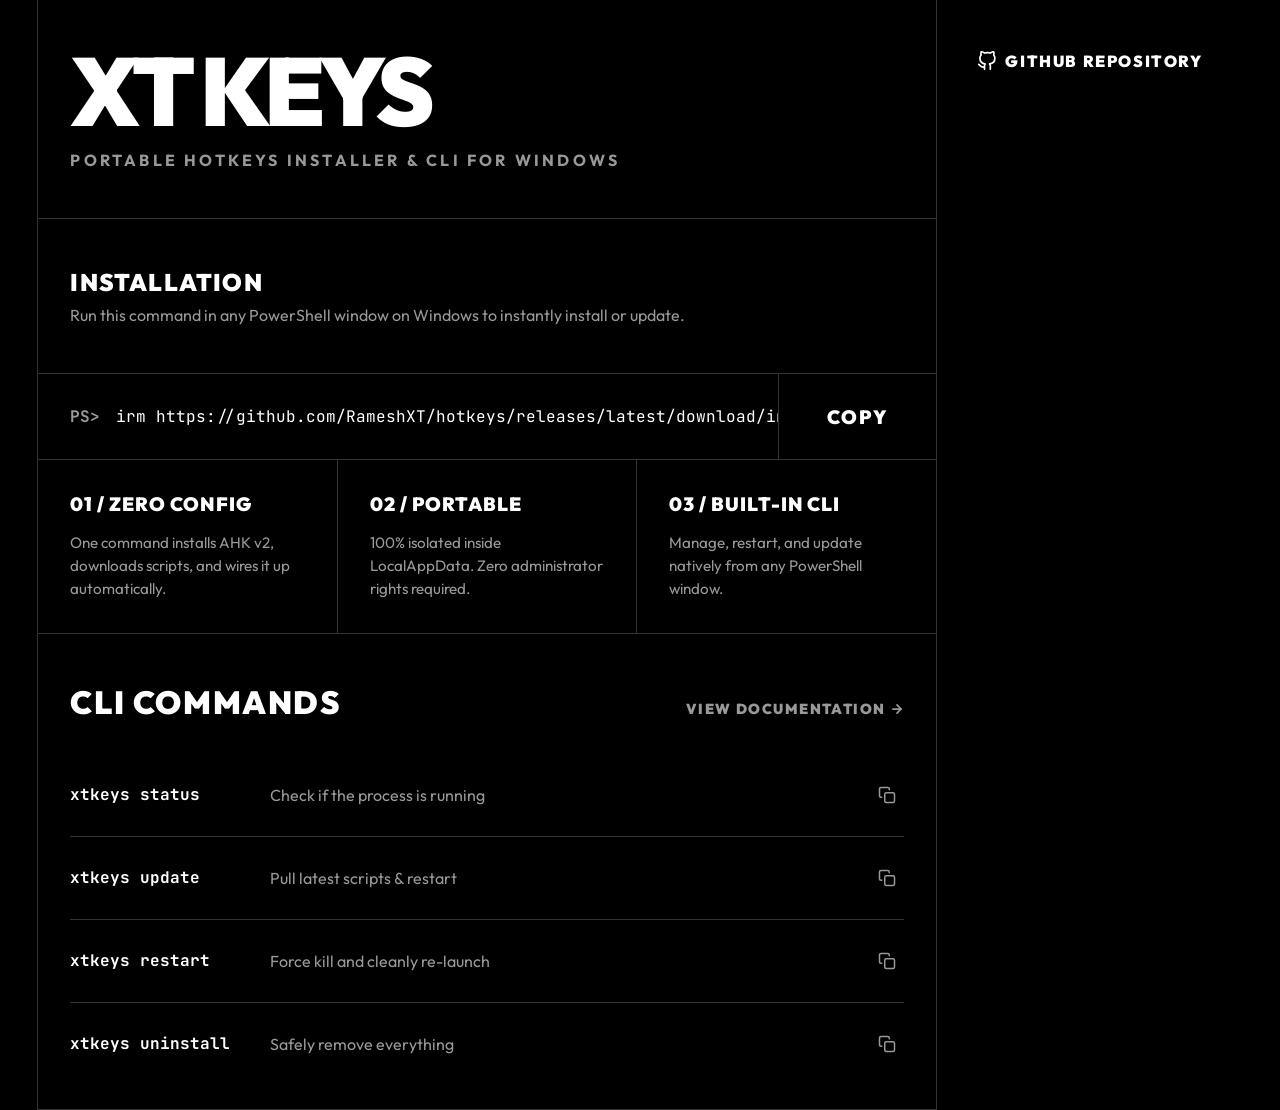
==== commit 3d290292: "feat(website): add keybindings documentation page and refine ui" ====
--- a/website/index.html
+++ b/website/index.html
@@ -3,7 +3,8 @@
 <head>
   <meta charset="UTF-8">
   <meta name="viewport" content="width=device-width, initial-scale=1.0">
-  <title>XTKEYS</title>
+  <title>XT KEYS</title>
+  <link rel="icon" href="data:,">
   <meta name="description" content="A portable hotkeys installer and CLI for Windows.">
   
   <link rel="preconnect" href="https://fonts.googleapis.com">
@@ -48,8 +49,12 @@
     </section>
 
     <section class="section border-bottom">
-      <div class="cli-header">
+      <div class="cli-header" style="display: flex; justify-content: space-between; align-items: baseline;">
         <h2>CLI COMMANDS</h2>
+        <a href="docs.html" style="color: var(--text-secondary); text-decoration: none; font-weight: 900; letter-spacing: 0.1em; font-size: 0.9rem; display: flex; align-items: center; gap: 0.3rem;">
+          VIEW DOCUMENTATION
+          <svg width="14" height="14" viewBox="0 0 24 24" fill="none" stroke="currentColor" stroke-width="3" stroke-linecap="round" stroke-linejoin="round"><line x1="5" y1="12" x2="19" y2="12"></line><polyline points="12 5 19 12 12 19"></polyline></svg>
+        </a>
       </div>
       <div class="cli-table">
         <div class="cli-row border-bottom">
